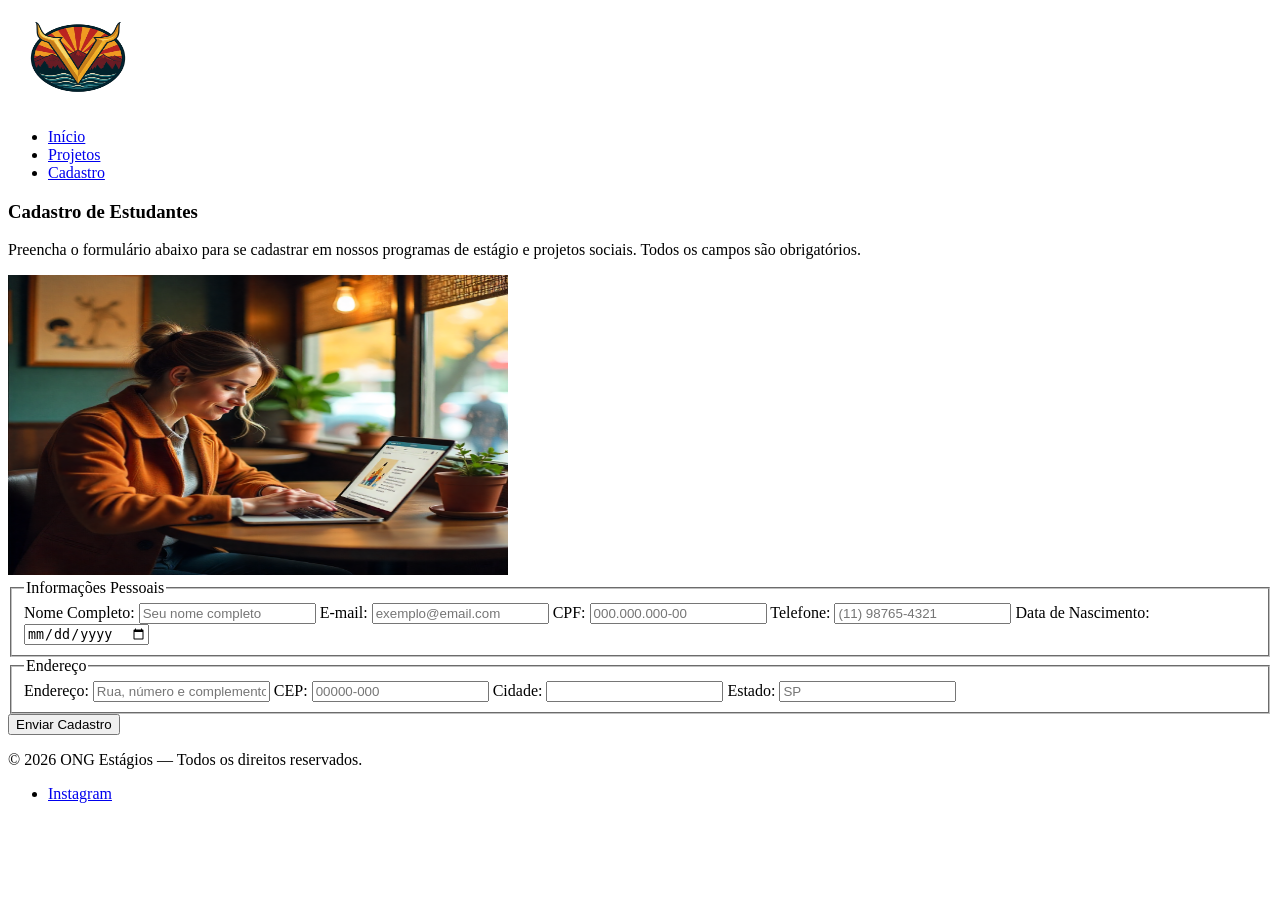
==== cadastro.html @ f2e3613b "Commit" ====
<!doctype html>
<html lang="pt-BR">
<head>
  <meta charset="utf-8">
  <meta name="viewport" content="width=device-width,initial-scale=1">
  <meta name="description" content="Cadastre-se na ONG Valentine Estágios e encontre oportunidades de estágio e voluntariado.">
  <title>Valentine Estágios — Cadastro</title>
</head>
<body>
  <header class="site-header">
    <picture>
      <img src="imagens/valentine-logo.png" alt="Logo ONG Valentine" width="140" height="100">
    </picture>

    <nav aria-label="Navegação principal">
      <ul class="nav-list">
        <li><a href="index.html">Início</a></li>
        <li><a href="projetos.html">Projetos</a></li>
        <li><a href="cadastro.html">Cadastro</a></li>
      </ul>
    </nav>
  </header>

  <main>
    <section aria-labelledby="cadastro-title">
      <section class="container">
        <h1 id="cadastro-title">Cadastro de Estudantes</h1>
        <p>Preencha o formulário abaixo para se cadastrar em nossos programas de estágio e projetos sociais. Todos os campos são obrigatórios.</p>
        <img src="imagens/se_cadastrando.png" alt="Voluntários em um projeto social" width="500" height="300">

        <form action="#" method="post" aria-labelledby="cadastro-title">
          <fieldset>
            <legend>Informações Pessoais</legend>

            <label for="nome">Nome Completo:</label>
            <input type="text" id="nome" name="nome" required placeholder="Seu nome completo">

            <label for="email">E-mail:</label>
            <input type="email" id="email" name="email" required placeholder="exemplo@email.com">

            <label for="cpf">CPF:</label>
            <input type="text" id="cpf" name="cpf" required pattern="\d{3}\.\d{3}\.\d{3}-\d{2}" placeholder="000.000.000-00">

            <label for="telefone">Telefone:</label>
            <input type="tel" id="telefone" name="telefone" required pattern="\(\d{2}\)\s?\d{4,5}-\d{4}" placeholder="(11) 98765-4321">

            <label for="nascimento">Data de Nascimento:</label>
            <input type="date" id="nascimento" name="nascimento" required>
          </fieldset>

          <fieldset>
            <legend>Endereço</legend>

            <label for="endereco">Endereço:</label>
            <input type="text" id="endereco" name="endereco" required placeholder="Rua, número e complemento">

            <label for="cep">CEP:</label>
            <input type="text" id="cep" name="cep" required pattern="\d{5}-\d{3}" placeholder="00000-000">

            <label for="cidade">Cidade:</label>
            <input type="text" id="cidade" name="cidade" required>

            <label for="estado">Estado:</label>
            <input type="text" id="estado" name="estado" required maxlength="2" placeholder="SP">
          </fieldset>

          <button type="submit">Enviar Cadastro</button>
        </form>
      </section>
    </section>
  </main>

  <footer class="site-footer" role="contentinfo">
    <section class="container">
      <p>&copy; <span id="year"></span> ONG Estágios — Todos os direitos reservados.</p>
      <ul class="social">
        <li><a href="https://www.instagram.com/valentine_estagios" aria-label="Instagram">Instagram</a></li>
      </ul>
    </section>
  </footer>

  <script>
    document.getElementById('year').textContent = new Date().getFullYear();

    // Máscaras simples
    document.getElementById('cpf').addEventListener('input', e => {
      e.target.value = e.target.value
        .replace(/\D/g, '')
        .replace(/(\d{3})(\d)/, '$1.$2')
        .replace(/(\d{3})(\d)/, '$1.$2')
        .replace(/(\d{3})(\d{1,2})$/, '$1-$2');
    });

    document.getElementById('telefone').addEventListener('input', e => {
      e.target.value = e.target.value
        .replace(/\D/g, '')
        .replace(/^(\d{2})(\d)/, '($1) $2')
        .replace(/(\d{5})(\d{4})$/, '$1-$2');
    });

    document.getElementById('cep').addEventListener('input', e => {
      e.target.value = e.target.value
        .replace(/\D/g, '')
        .replace(/(\d{5})(\d{3})$/, '$1-$2');
    });
  </script>
</body>
</html>
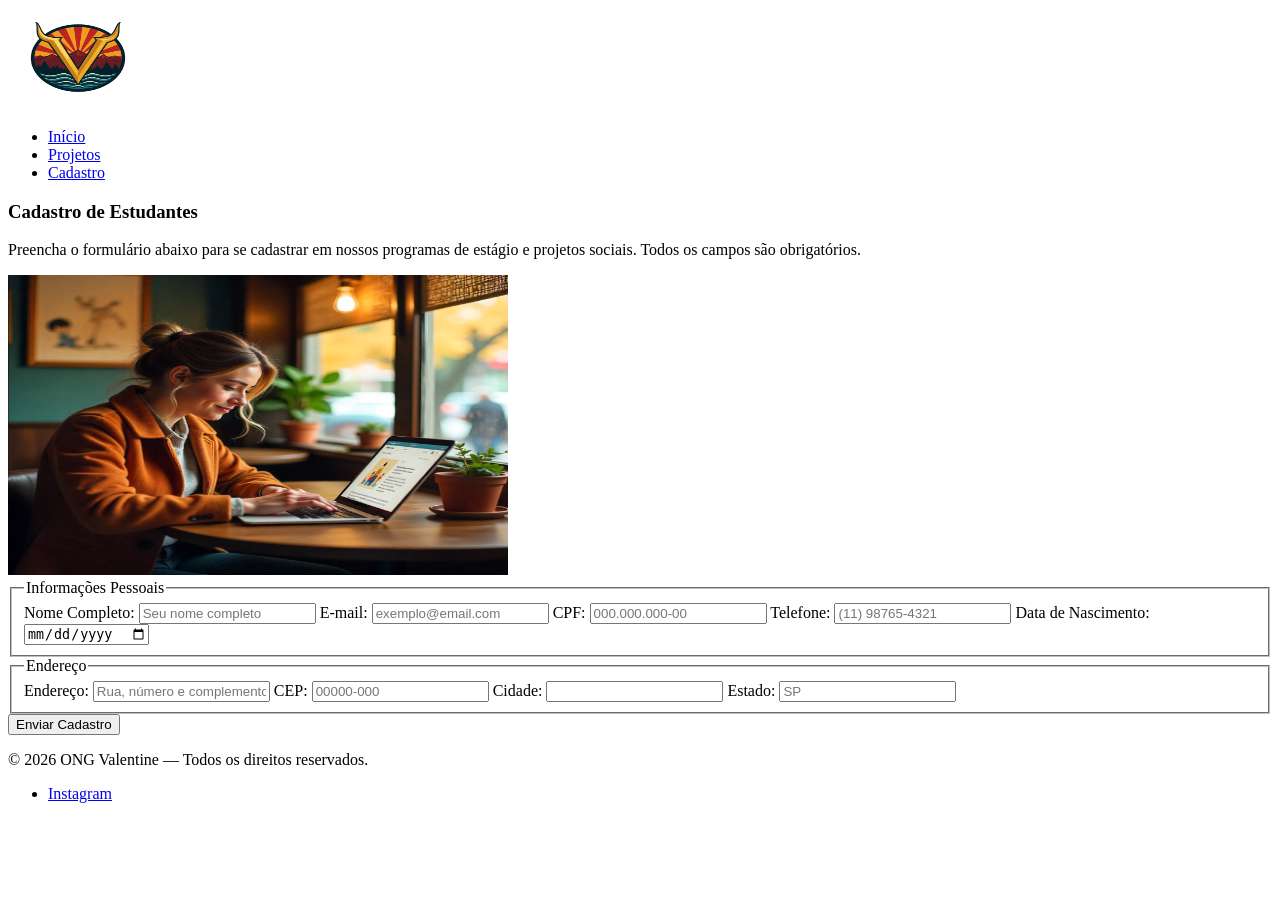
==== commit 4e8ded28: "Adiciona páginas projetos e cadastro atualizadas" ====
--- a/cadastro.html
+++ b/cadastro.html
@@ -72,7 +72,7 @@
 
   <footer class="site-footer" role="contentinfo">
     <section class="container">
-      <p>&copy; <span id="year"></span> ONG Estágios — Todos os direitos reservados.</p>
+      <p>&copy; <span id="year"></span> ONG Valentine — Todos os direitos reservados.</p>
       <ul class="social">
         <li><a href="https://www.instagram.com/valentine_estagios" aria-label="Instagram">Instagram</a></li>
       </ul>
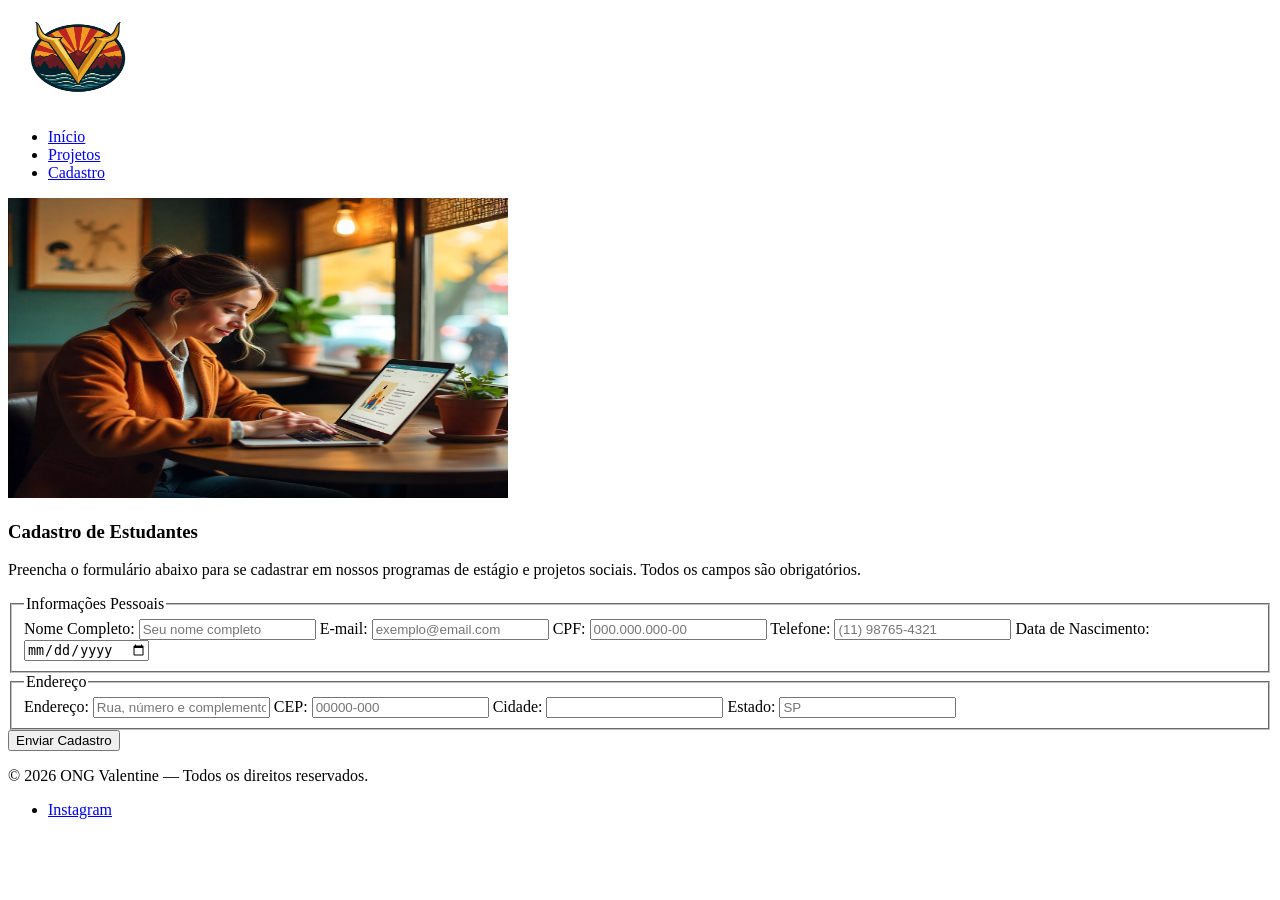
==== commit e23e2e60: "Adiciona páginas projetos e cadastro atualizadas" ====
--- a/cadastro.html
+++ b/cadastro.html
@@ -17,18 +17,19 @@
         <li><a href="index.html">Início</a></li>
         <li><a href="projetos.html">Projetos</a></li>
         <li><a href="cadastro.html">Cadastro</a></li>
-      </ul>
-    </nav>
-  </header>
+    </ul>
+</nav>
+</header>
 
-  <main>
+<main>
+    <img src="imagens/se_cadastrando.png" alt="Voluntários em um projeto social" width="500" height="300">
     <section aria-labelledby="cadastro-title">
       <section class="container">
         <h1 id="cadastro-title">Cadastro de Estudantes</h1>
         <p>Preencha o formulário abaixo para se cadastrar em nossos programas de estágio e projetos sociais. Todos os campos são obrigatórios.</p>
-        <img src="imagens/se_cadastrando.png" alt="Voluntários em um projeto social" width="500" height="300">
 
-        <form action="#" method="post" aria-labelledby="cadastro-title">
+        <form action="#" method="post" aria-labelledby="cadastro-title"> <!-- Sem back end no projeto, dados não serão guardados. -->
+
           <fieldset>
             <legend>Informações Pessoais</legend>
 
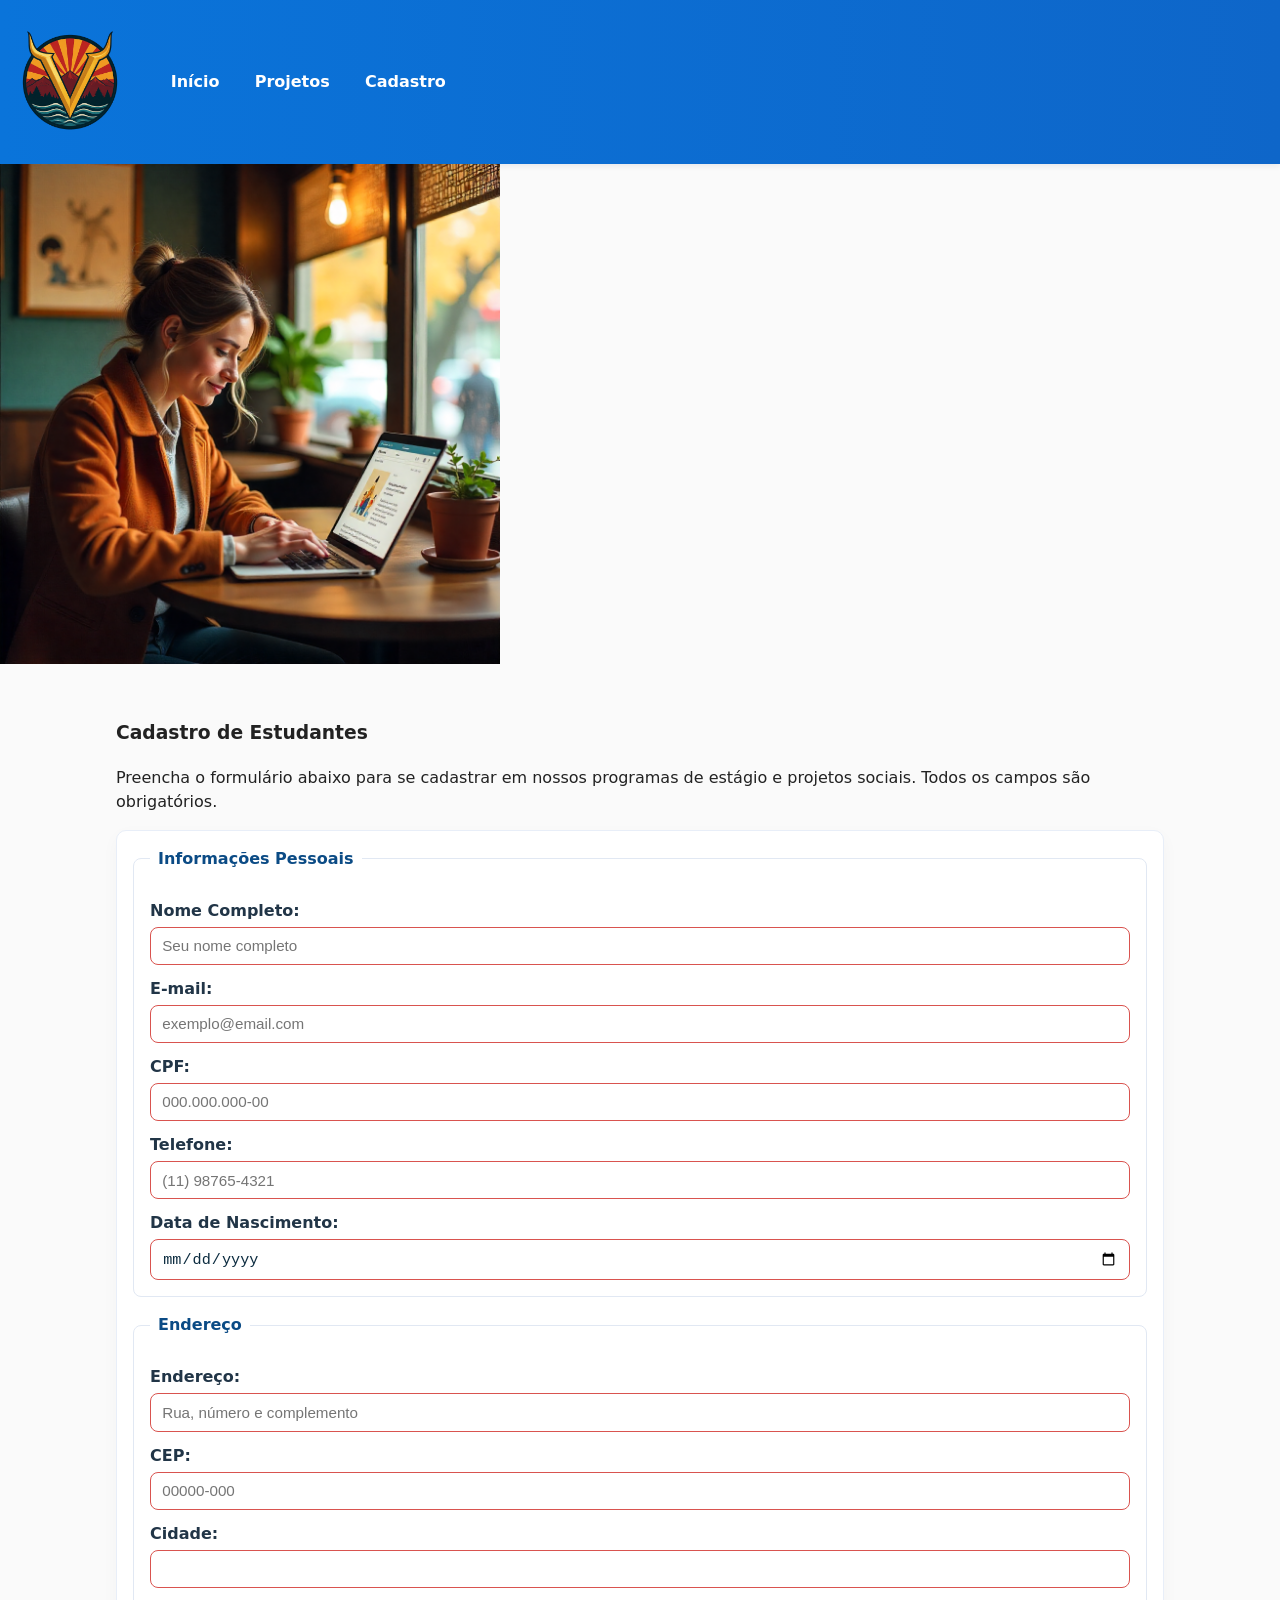
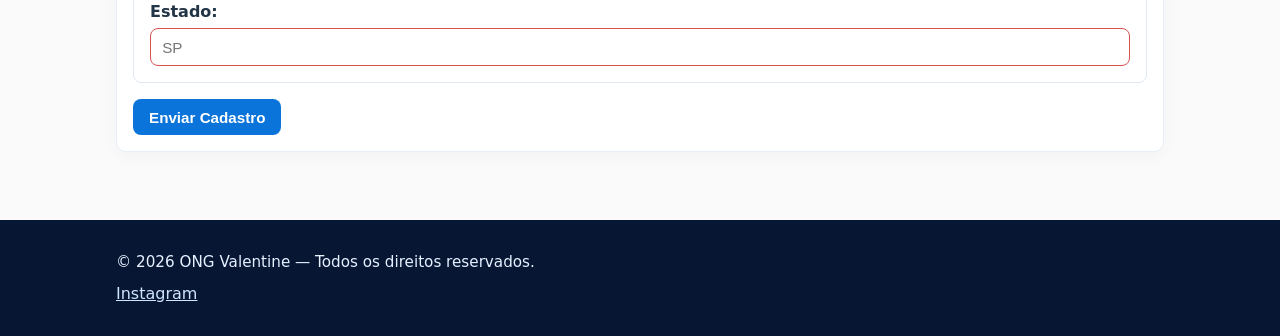
==== commit 5a9ba715: "Ajuste do CSS e imagem esticada na página de projetos" ====
--- a/cadastro.html
+++ b/cadastro.html
@@ -5,6 +5,7 @@
   <meta name="viewport" content="width=device-width,initial-scale=1">
   <meta name="description" content="Cadastre-se na ONG Valentine Estágios e encontre oportunidades de estágio e voluntariado.">
   <title>Valentine Estágios — Cadastro</title>
+  <link rel="stylesheet" href="css/style.css">
 </head>
 <body>
   <header class="site-header">
--- a/css/style.css
+++ b/css/style.css
@@ -0,0 +1,130 @@
+/* css/style.css
+   Valentine Estágios — Estilos principais
+   Acessibilidade, responsividade e foco visível
+*/
+
+/* Reset / base */
+* { box-sizing: border-box; }
+html, body { height: 100%; margin: 0; font-family: system-ui, -apple-system, "Segoe UI", Roboto, "Helvetica Neue", Arial; color: #222; background: #fafafa; line-height: 1.5; }
+img { max-width: 100%; display: block; height: auto; }
+a { color: inherit; text-decoration: none; }
+
+/* Container utilitário */
+.container { max-width: 1080px; margin-inline: auto; padding: 1rem; }
+
+/* Header */
+.site-header {
+  background: linear-gradient(90deg,#0a74da 0%,#0e66c9 100%);
+  color: #fff;
+  padding-block: 0.75rem;
+  box-shadow: 0 2px 6px rgba(10,20,40,0.08);
+}
+.site-header picture { display: inline-block; vertical-align: middle; margin-inline-end: 1rem; }
+.site-header img { display: block; width: 140px; height: auto; object-fit: contain; }
+.site-header nav { display: inline-block; vertical-align: middle; }
+.nav-list { list-style: none; padding: 0; margin: 0; display: flex; gap: 1rem; align-items: center; }
+.nav-list a { color: #fff; padding: .35rem .6rem; border-radius: 6px; transition: background .15s, color .15s; font-weight: 600; }
+.nav-list a:hover,
+.nav-list a:focus { background: rgba(255,255,255,0.12); outline: none; }
+
+/* Hero */
+.hero { padding-block: 2.4rem; background: linear-gradient(180deg, rgba(10,116,218,0.04), transparent); }
+.hero .container { display: grid; grid-template-columns: 1fr 320px; gap: 1.5rem; align-items: center; }
+.hero h1 { margin: 0 0 .5rem; font-size: 1.75rem; color: #073e78; }
+.hero p { margin: 0 0 1rem; color: #334155; }
+.hero-img { border-radius: 10px; box-shadow: 0 6px 18px rgba(8,30,65,0.06); }
+
+/* Sections and headings */
+section[aria-labelledby] { padding-block: 1.25rem; }
+h2 { margin-top: 0; color: #0b4b85; font-size: 1.25rem; }
+h3 { margin: .5rem 0; color: #0b3f6f; font-size: 1.05rem; }
+
+/* Cards list */
+.cards { list-style: none; padding: 0; margin: 1rem 0 0; display: grid; grid-template-columns: repeat(auto-fit,minmax(220px,1fr)); gap: 1rem; }
+.card { background: #fff; border: 1px solid #e6eef9; padding: 1rem; border-radius: 10px; box-shadow: 0 4px 10px rgba(12,40,90,0.03); }
+.card img { border-radius: 6px; margin-top: .5rem; }
+
+/* Contact / address */
+address { font-style: normal; color: #2b2b2b; margin: 0; }
+address a { color: #0a74da; text-decoration: underline; }
+
+/* Form styles */
+form { background: #fff; padding: 1rem; border-radius: 10px; border: 1px solid #e8eef8; box-shadow: 0 6px 18px rgba(8,30,65,0.03); }
+fieldset { border: 1px solid #e1e8f3; padding: 1rem; border-radius: 8px; margin: 0 0 1rem; }
+legend { padding: 0 .5rem; font-weight: 700; color: #0b4b85; }
+label { display: block; margin-top: .75rem; font-weight: 600; color: #213547; }
+input[type="text"],
+input[type="email"],
+input[type="tel"],
+input[type="date"],
+input[type="password"],
+select,
+textarea {
+  width: 100%;
+  padding: .6rem .7rem;
+  margin-top: .25rem;
+  border: 1px solid #cbd7ee;
+  border-radius: 8px;
+  background: #fff;
+  font-size: .95rem;
+  color: #0b2b3f;
+  transition: border-color .12s, box-shadow .12s;
+}
+textarea { resize: vertical; min-height: 96px; }
+
+/* Focus and validation */
+input:focus, select:focus, textarea:focus {
+  outline: none;
+  border-color: #0a74da;
+  box-shadow: 0 0 0 4px rgba(10,116,218,0.08);
+}
+input:invalid { border-color: #d9534f; box-shadow: none; }
+
+
+/* Buttons */
+button {
+  display: inline-block;
+  padding: .6rem 1rem;
+  border-radius: 8px;
+  border: none;
+  cursor: pointer;
+  background: #0a74da;
+  color: #fff;
+  font-weight: 700;
+  font-size: .95rem;
+  transition: transform .08s ease, box-shadow .08s;
+}
+button:hover { transform: translateY(-2px); box-shadow: 0 8px 18px rgba(10,116,218,0.12); }
+button[type="reset"] { background: #6b7280; }
+.form-actions { display: flex; gap: .5rem; margin-top: .75rem; }
+
+/* Footer */
+.site-footer { background: #071733; color: #e6f0ff; padding-block: .9rem; margin-top: 2rem; }
+.site-footer p { margin: 0; font-size: .95rem; }
+.social { list-style: none; padding: 0; margin: .5rem 0 0; display: flex; gap: .75rem; }
+.social a { color: #cfe6ff; text-decoration: underline; }
+
+/* Utility */
+.small { font-size: .85rem; color: #6b7280; }
+.center { text-align: center; }
+
+/* Responsive */
+@media (max-width: 900px) {
+  .hero .container { grid-template-columns: 1fr; }
+}
+@media (max-width: 600px) {
+  .nav-list { flex-direction: column; gap: .25rem; padding-block: .5rem; }
+  .site-header { padding-block: .6rem; }
+  .hero h1 { font-size: 1.35rem; }
+  .container { padding: .75rem; }
+}
+
+/* Accessibility helpers */
+a:focus, button:focus { outline: 3px dashed rgba(10,116,218,0.25); outline-offset: 2px; }
+.hidden { position: absolute !important; left: -9999px !important; top: auto; width: 1px; height: 1px; overflow: hidden; }
+
+/* Small tweaks for print */
+@media print {
+  .site-header, .site-footer, .nav-list { display: none; }
+  body { background: #fff; color: #000; }
+}
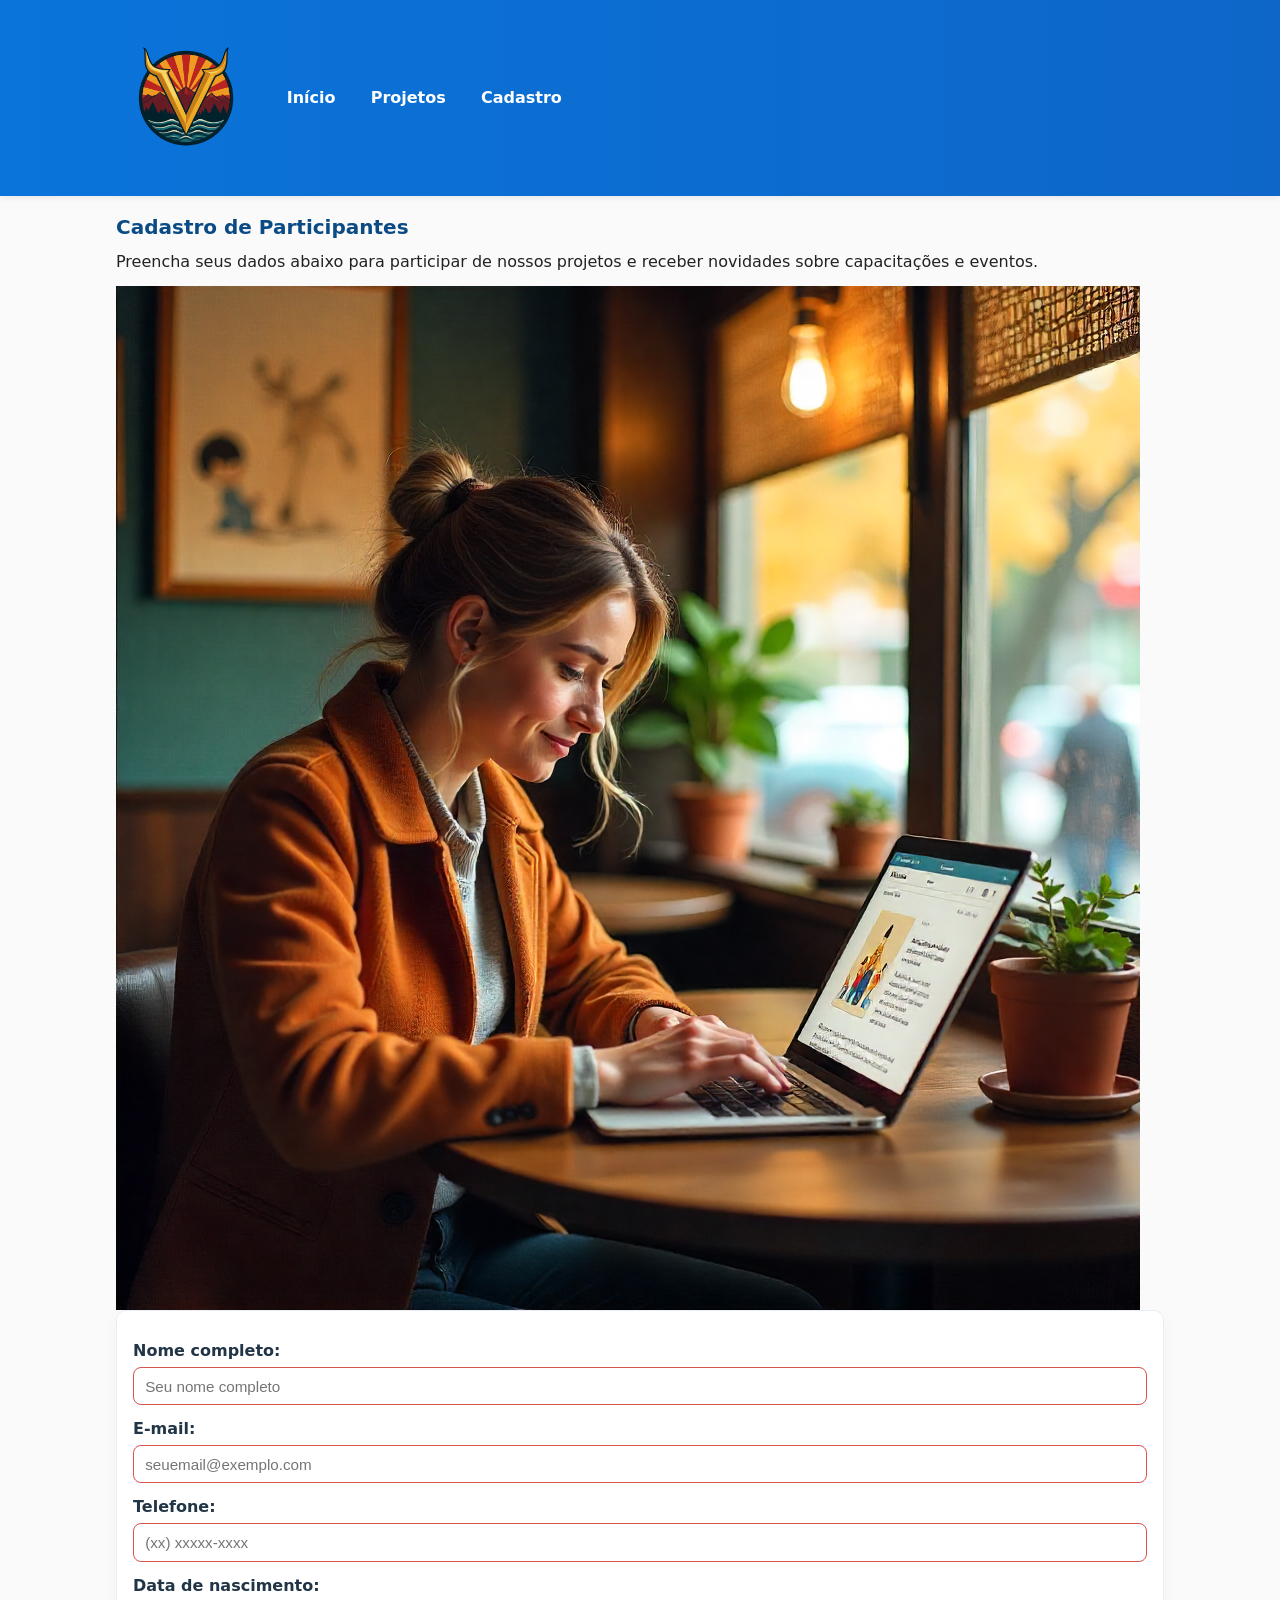
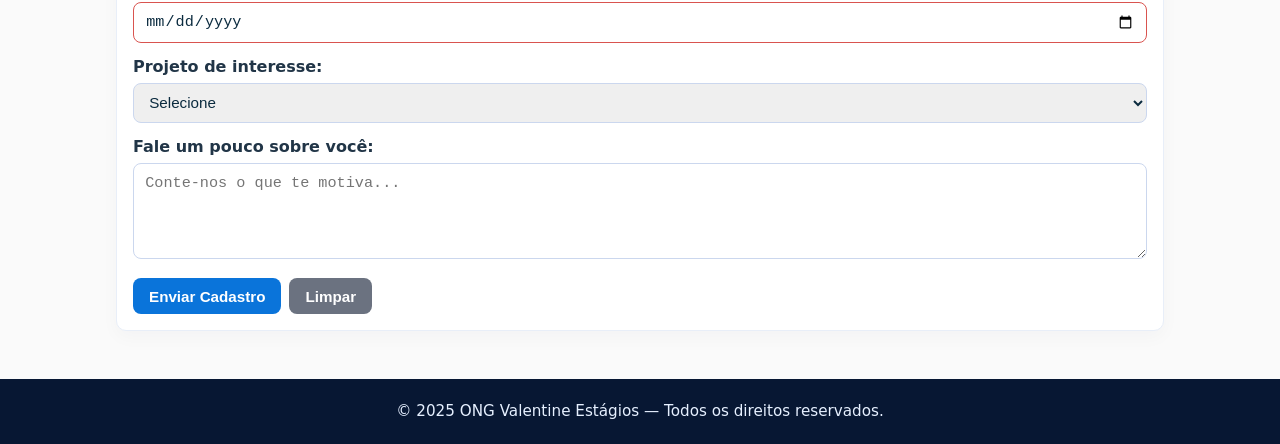
==== commit 38601789: "versão final ONG Estágios" ====
--- a/cadastro.html
+++ b/cadastro.html
@@ -1,111 +1,74 @@
-<!doctype html>
+<!DOCTYPE html>
 <html lang="pt-BR">
 <head>
-  <meta charset="utf-8">
-  <meta name="viewport" content="width=device-width,initial-scale=1">
-  <meta name="description" content="Cadastre-se na ONG Valentine Estágios e encontre oportunidades de estágio e voluntariado.">
-  <title>Valentine Estágios — Cadastro</title>
+  <meta charset="UTF-8">
+  <meta name="viewport" content="width=device-width, initial-scale=1.0">
+  <title>Cadastro - Valentine Estágios</title>
   <link rel="stylesheet" href="css/style.css">
 </head>
 <body>
   <header class="site-header">
-    <picture>
-      <img src="imagens/valentine-logo.png" alt="Logo ONG Valentine" width="140" height="100">
-    </picture>
+    <section class="container">
+      <a href="index.html" class="logo">
+        <picture>
+          <img src="imagens/valentine-logo.png" alt="Logo ONG Valentine">
+        </picture>
+      </a>
+      <nav>
+        <ul class="nav-list">
+          <li><a href="index.html">Início</a></li>
+          <li><a href="projetos.html">Projetos</a></li>
+          <li><a href="cadastro.html" class="active">Cadastro</a></li>
+        </ul>
+      </nav>
+    </section>
+  </header>
 
-    <nav aria-label="Navegação principal">
-      <ul class="nav-list">
-        <li><a href="index.html">Início</a></li>
-        <li><a href="projetos.html">Projetos</a></li>
-        <li><a href="cadastro.html">Cadastro</a></li>
-    </ul>
-</nav>
-</header>
+  <main class="container">
+    <h2 id="cadastro-title">Cadastro de Participantes</h2>
+    <p>Preencha seus dados abaixo para participar de nossos projetos e receber novidades sobre capacitações e eventos.</p>
 
-<main>
-    <img src="imagens/se_cadastrando.png" alt="Voluntários em um projeto social" width="500" height="300">
-    <section aria-labelledby="cadastro-title">
-      <section class="container">
-        <h1 id="cadastro-title">Cadastro de Estudantes</h1>
-        <p>Preencha o formulário abaixo para se cadastrar em nossos programas de estágio e projetos sociais. Todos os campos são obrigatórios.</p>
+    <section class="cadastro-section">
+      <div class="cadastro-imagem">
+        <img src="imagens/se_cadastrando.png" alt="Ilustração de cadastro">
+      </div>
 
-        <form action="#" method="post" aria-labelledby="cadastro-title"> <!-- Sem back end no projeto, dados não serão guardados. -->
+      <form id="formCadastroGeral" class="cadastro-form">
+        <label for="nome">Nome completo:</label>
+        <input type="text" id="nome" name="nome" required placeholder="Seu nome completo">
 
-          <fieldset>
-            <legend>Informações Pessoais</legend>
+        <label for="email">E-mail:</label>
+        <input type="email" id="email" name="email" required placeholder="seuemail@exemplo.com">
 
-            <label for="nome">Nome Completo:</label>
-            <input type="text" id="nome" name="nome" required placeholder="Seu nome completo">
+        <label for="telefone">Telefone:</label>
+        <input type="tel" id="telefone" name="telefone" required pattern="\d{2}\s?\d{5}-?\d{4}" placeholder="(xx) xxxxx-xxxx">
 
-            <label for="email">E-mail:</label>
-            <input type="email" id="email" name="email" required placeholder="exemplo@email.com">
+        <label for="data">Data de nascimento:</label>
+        <input type="date" id="data" name="data" required>
 
-            <label for="cpf">CPF:</label>
-            <input type="text" id="cpf" name="cpf" required pattern="\d{3}\.\d{3}\.\d{3}-\d{2}" placeholder="000.000.000-00">
+        <label for="projeto">Projeto de interesse:</label>
+        <select id="projeto" name="projeto" required>
+          <option value="">Selecione</option>
+          <option value="Projeto Jovem Dev">Projeto Jovem Dev</option>
+          <option value="Projeto Raízes do Amanhã">Projeto Raízes do Amanhã</option>
+          <option value="Corações em Ação">Corações em Ação</option>
+        </select>
 
-            <label for="telefone">Telefone:</label>
-            <input type="tel" id="telefone" name="telefone" required pattern="\(\d{2}\)\s?\d{4,5}-\d{4}" placeholder="(11) 98765-4321">
+        <label for="mensagem">Fale um pouco sobre você:</label>
+        <textarea id="mensagem" name="mensagem" rows="4" placeholder="Conte-nos o que te motiva..."></textarea>
 
-            <label for="nascimento">Data de Nascimento:</label>
-            <input type="date" id="nascimento" name="nascimento" required>
-          </fieldset>
-
-          <fieldset>
-            <legend>Endereço</legend>
-
-            <label for="endereco">Endereço:</label>
-            <input type="text" id="endereco" name="endereco" required placeholder="Rua, número e complemento">
-
-            <label for="cep">CEP:</label>
-            <input type="text" id="cep" name="cep" required pattern="\d{5}-\d{3}" placeholder="00000-000">
-
-            <label for="cidade">Cidade:</label>
-            <input type="text" id="cidade" name="cidade" required>
-
-            <label for="estado">Estado:</label>
-            <input type="text" id="estado" name="estado" required maxlength="2" placeholder="SP">
-          </fieldset>
-
+        <div class="form-actions">
           <button type="submit">Enviar Cadastro</button>
-        </form>
-      </section>
+          <button type="reset">Limpar</button>
+        </div>
+      </form>
     </section>
   </main>
 
-  <footer class="site-footer" role="contentinfo">
-    <section class="container">
-      <p>&copy; <span id="year"></span> ONG Valentine — Todos os direitos reservados.</p>
-      <ul class="social">
-        <li><a href="https://www.instagram.com/valentine_estagios" aria-label="Instagram">Instagram</a></li>
-      </ul>
-    </section>
+  <footer class="site-footer">
+    <p>&copy; 2025 ONG Valentine Estágios — Todos os direitos reservados.</p>
   </footer>
 
-  <script>
-    document.getElementById('year').textContent = new Date().getFullYear();
-
-    // Máscaras simples
-    document.getElementById('cpf').addEventListener('input', e => {
-      e.target.value = e.target.value
-        .replace(/\D/g, '')
-        .replace(/(\d{3})(\d)/, '$1.$2')
-        .replace(/(\d{3})(\d)/, '$1.$2')
-        .replace(/(\d{3})(\d{1,2})$/, '$1-$2');
-    });
-
-    document.getElementById('telefone').addEventListener('input', e => {
-      e.target.value = e.target.value
-        .replace(/\D/g, '')
-        .replace(/^(\d{2})(\d)/, '($1) $2')
-        .replace(/(\d{5})(\d{4})$/, '$1-$2');
-    });
-
-    document.getElementById('cep').addEventListener('input', e => {
-      e.target.value = e.target.value
-        .replace(/\D/g, '')
-        .replace(/(\d{5})(\d{3})$/, '$1-$2');
-    });
-  </script>
+  <script src="js/script.js"></script>
 </body>
 </html>
-
--- a/css/style.css
+++ b/css/style.css
@@ -3,61 +3,89 @@
    Acessibilidade, responsividade e foco visível
 */
 
-/* Reset / base */
-* { box-sizing: border-box; }
-html, body { height: 100%; margin: 0; font-family: system-ui, -apple-system, "Segoe UI", Roboto, "Helvetica Neue", Arial; color: #222; background: #fafafa; line-height: 1.5; }
-img { max-width: 100%; display: block; height: auto; }
-a { color: inherit; text-decoration: none; }
-
-/* Container utilitário */
+/* ===== RESET / BASE ===== */
+* { box-sizing: border-box; margin: 0; padding: 0; }
+html, body { height: 100%; font-family: system-ui, -apple-system, "Segoe UI", Roboto, Arial, sans-serif; color: #222; background: #fafafa; line-height: 1.5; }
+img { max-width: 100%; display: block; height: auto; border: none; }
+a { color: inherit; text-decoration: none; transition: color .2s; }
+a:hover { color: #0a74da; }
+
+/* ===== CONTAINER ===== */
 .container { max-width: 1080px; margin-inline: auto; padding: 1rem; }
 
-/* Header */
-.site-header {
-  background: linear-gradient(90deg,#0a74da 0%,#0e66c9 100%);
+/* ===== HEADER ===== */
+.site-header, header {
+  background: linear-gradient(90deg, #0a74da 0%, #0e66c9 100%);
   color: #fff;
   padding-block: 0.75rem;
   box-shadow: 0 2px 6px rgba(10,20,40,0.08);
-}
-.site-header picture { display: inline-block; vertical-align: middle; margin-inline-end: 1rem; }
-.site-header img { display: block; width: 140px; height: auto; object-fit: contain; }
-.site-header nav { display: inline-block; vertical-align: middle; }
+  position: sticky;
+  top: 0;
+  z-index: 1000;
+  transition: top 0.4s ease, background 0.3s ease;
+}
+
+.site-header picture, header picture {
+  display: inline-block;
+  vertical-align: middle;
+  margin-inline-end: 1rem;
+}
+.site-header img, header img {
+  width: 140px;
+  height: auto;
+  object-fit: contain;
+}
+.site-header nav, header nav {
+  display: inline-block;
+  vertical-align: middle;
+}
 .nav-list { list-style: none; padding: 0; margin: 0; display: flex; gap: 1rem; align-items: center; }
-.nav-list a { color: #fff; padding: .35rem .6rem; border-radius: 6px; transition: background .15s, color .15s; font-weight: 600; }
+.nav-list a { color: #fff; padding: .35rem .6rem; border-radius: 6px; font-weight: 600; transition: background .15s, color .15s; }
 .nav-list a:hover,
 .nav-list a:focus { background: rgba(255,255,255,0.12); outline: none; }
 
-/* Hero */
+/* ===== HERO (PÁGINA INICIAL) ===== */
 .hero { padding-block: 2.4rem; background: linear-gradient(180deg, rgba(10,116,218,0.04), transparent); }
 .hero .container { display: grid; grid-template-columns: 1fr 320px; gap: 1.5rem; align-items: center; }
-.hero h1 { margin: 0 0 .5rem; font-size: 1.75rem; color: #073e78; }
-.hero p { margin: 0 0 1rem; color: #334155; }
+.hero h1 { font-size: 1.75rem; color: #073e78; margin-bottom: .5rem; }
+.hero p { color: #334155; margin-bottom: 1rem; }
 .hero-img { border-radius: 10px; box-shadow: 0 6px 18px rgba(8,30,65,0.06); }
 
-/* Sections and headings */
+/* ===== SEÇÕES ===== */
 section[aria-labelledby] { padding-block: 1.25rem; }
-h2 { margin-top: 0; color: #0b4b85; font-size: 1.25rem; }
-h3 { margin: .5rem 0; color: #0b3f6f; font-size: 1.05rem; }
-
-/* Cards list */
-.cards { list-style: none; padding: 0; margin: 1rem 0 0; display: grid; grid-template-columns: repeat(auto-fit,minmax(220px,1fr)); gap: 1rem; }
+h2 { color: #0b4b85; font-size: 1.25rem; margin-bottom: .5rem; }
+h3 { color: #0b3f6f; font-size: 1.05rem; margin: .5rem 0; }
+p { margin-bottom: .75rem; }
+
+/* ===== CARDS ===== */
+.cards { list-style: none; display: grid; grid-template-columns: repeat(auto-fit, minmax(220px, 1fr)); gap: 1rem; margin-top: 1rem; }
 .card { background: #fff; border: 1px solid #e6eef9; padding: 1rem; border-radius: 10px; box-shadow: 0 4px 10px rgba(12,40,90,0.03); }
 .card img { border-radius: 6px; margin-top: .5rem; }
 
-/* Contact / address */
+/* ===== CONTATO ===== */
 address { font-style: normal; color: #2b2b2b; margin: 0; }
 address a { color: #0a74da; text-decoration: underline; }
 
-/* Form styles */
-form { background: #fff; padding: 1rem; border-radius: 10px; border: 1px solid #e8eef8; box-shadow: 0 6px 18px rgba(8,30,65,0.03); }
-fieldset { border: 1px solid #e1e8f3; padding: 1rem; border-radius: 8px; margin: 0 0 1rem; }
-legend { padding: 0 .5rem; font-weight: 700; color: #0b4b85; }
+/* ===== FORMULÁRIO ===== */
+form {
+  background: #fff;
+  padding: 1rem;
+  border-radius: 10px;
+  border: 1px solid #e8eef8;
+  box-shadow: 0 6px 18px rgba(8,30,65,0.03);
+}
+fieldset {
+  border: 1px solid #e1e8f3;
+  padding: 1rem;
+  border-radius: 8px;
+  margin-bottom: 1rem;
+}
+legend { font-weight: 700; color: #0b4b85; padding: 0 .5rem; }
 label { display: block; margin-top: .75rem; font-weight: 600; color: #213547; }
 input[type="text"],
 input[type="email"],
 input[type="tel"],
 input[type="date"],
-input[type="password"],
 select,
 textarea {
   width: 100%;
@@ -65,23 +93,21 @@
   margin-top: .25rem;
   border: 1px solid #cbd7ee;
   border-radius: 8px;
-  background: #fff;
   font-size: .95rem;
   color: #0b2b3f;
   transition: border-color .12s, box-shadow .12s;
 }
 textarea { resize: vertical; min-height: 96px; }
 
-/* Focus and validation */
+/* ===== FOCUS / VALIDAÇÃO ===== */
 input:focus, select:focus, textarea:focus {
   outline: none;
   border-color: #0a74da;
   box-shadow: 0 0 0 4px rgba(10,116,218,0.08);
 }
-input:invalid { border-color: #d9534f; box-shadow: none; }
-
-
-/* Buttons */
+input:invalid { border-color: #d9534f; }
+
+/* ===== BOTÕES ===== */
 button {
   display: inline-block;
   padding: .6rem 1rem;
@@ -98,33 +124,135 @@
 button[type="reset"] { background: #6b7280; }
 .form-actions { display: flex; gap: .5rem; margin-top: .75rem; }
 
-/* Footer */
-.site-footer { background: #071733; color: #e6f0ff; padding-block: .9rem; margin-top: 2rem; }
-.site-footer p { margin: 0; font-size: .95rem; }
-.social { list-style: none; padding: 0; margin: .5rem 0 0; display: flex; gap: .75rem; }
+/* ===== FOOTER ===== */
+.site-footer, footer {
+  background: #071733;
+  color: #e6f0ff;
+  padding-block: 1rem;
+  text-align: center;
+  margin-top: 2rem;
+}
+.site-footer p, footer p { margin: 0.3rem 0; font-size: .95rem; }
+.social { list-style: none; padding: 0; margin-top: .5rem; display: flex; justify-content: center; gap: .75rem; }
 .social a { color: #cfe6ff; text-decoration: underline; }
 
-/* Utility */
-.small { font-size: .85rem; color: #6b7280; }
-.center { text-align: center; }
-
-/* Responsive */
+/* ===== ANIMAÇÕES ===== */
+section, article {
+  opacity: 0;
+  transform: translateY(40px);
+  transition: opacity 0.8s ease, transform 0.8s ease;
+}
+.fade-up {
+  opacity: 1;
+  transform: translateY(0);
+}
+
+/* Imagens dos projetos */
+.hero-img {
+  opacity: 0;
+  transform: scale(0.95);
+  transition: opacity 1s ease, transform 1.2s ease;
+  border-radius: 10px;
+}
+.image-visible {
+  opacity: 1;
+  transform: scale(1);
+}
+
+/* Efeito hover nas imagens dos projetos */
+.hero-img:hover {
+  transform: scale(1.05);
+  box-shadow: 0 10px 20px rgba(0,0,0,0.15);
+  transition: all .3s ease;
+}
+
+/* Imagem da página de cadastro */
+.hidden-slide {
+  opacity: 0;
+  transform: translateX(-60px);
+  transition: opacity 0.8s ease, transform 0.8s ease;
+}
+.slide-in {
+  opacity: 1;
+  transform: translateX(0);
+}
+
+/* ===== ACESSIBILIDADE ===== */
+a:focus, button:focus {
+  outline: 3px dashed rgba(10,116,218,0.25);
+  outline-offset: 2px;
+}
+.hidden { position: absolute !important; left: -9999px !important; top: auto; width: 1px; height: 1px; overflow: hidden; }
+
+/* ===== RESPONSIVIDADE ===== */
 @media (max-width: 900px) {
-  .hero .container { grid-template-columns: 1fr; }
+  .hero .container { grid-template-columns: 1fr; text-align: center; }
 }
 @media (max-width: 600px) {
-  .nav-list { flex-direction: column; gap: .25rem; padding-block: .5rem; }
-  .site-header { padding-block: .6rem; }
+  .nav-list { flex-direction: column; gap: .25rem; }
   .hero h1 { font-size: 1.35rem; }
   .container { padding: .75rem; }
 }
 
-/* Accessibility helpers */
-a:focus, button:focus { outline: 3px dashed rgba(10,116,218,0.25); outline-offset: 2px; }
-.hidden { position: absolute !important; left: -9999px !important; top: auto; width: 1px; height: 1px; overflow: hidden; }
-
-/* Small tweaks for print */
+/* ===== PRINT ===== */
 @media print {
   .site-header, .site-footer, .nav-list { display: none; }
   body { background: #fff; color: #000; }
 }
+
+/* ===== HEADER ESCONDIDO (SCROLL) ===== */
+.header-hidden { top: -120px; }
+
+/* Modal de inscrição */
+.modal {
+  position: fixed;
+  inset: 0;
+  background: rgba(0,0,0,0.5);
+  display: flex;
+  justify-content: center;
+  align-items: center;
+  z-index: 1000;
+  opacity: 0;
+  visibility: hidden;
+  transition: opacity .3s ease, visibility .3s ease;
+}
+
+.modal.show {
+  opacity: 1;
+  visibility: visible;
+}
+
+.modal-content {
+  background: #fff;
+  padding: 1.5rem;
+  border-radius: 12px;
+  width: 100%;
+  max-width: 420px;
+  box-shadow: 0 6px 18px rgba(0,0,0,0.15);
+  animation: popIn .3s ease;
+}
+
+@keyframes popIn {
+  from { transform: scale(0.9); opacity: 0; }
+  to { transform: scale(1); opacity: 1; }
+}
+
+.participar-btn {
+  background: #0a74da;
+  color: white;
+  font-weight: 600;
+  border: none;
+  border-radius: 8px;
+  padding: .5rem 1rem;
+  margin-top: .75rem;
+  cursor: pointer;
+  transition: background .2s ease;
+}
+.participar-btn:hover { background: #095db3; }
+
+#fechar-modal {
+  background: #6b7280;
+}
+
+.hidden { display: none !important; }
+  
